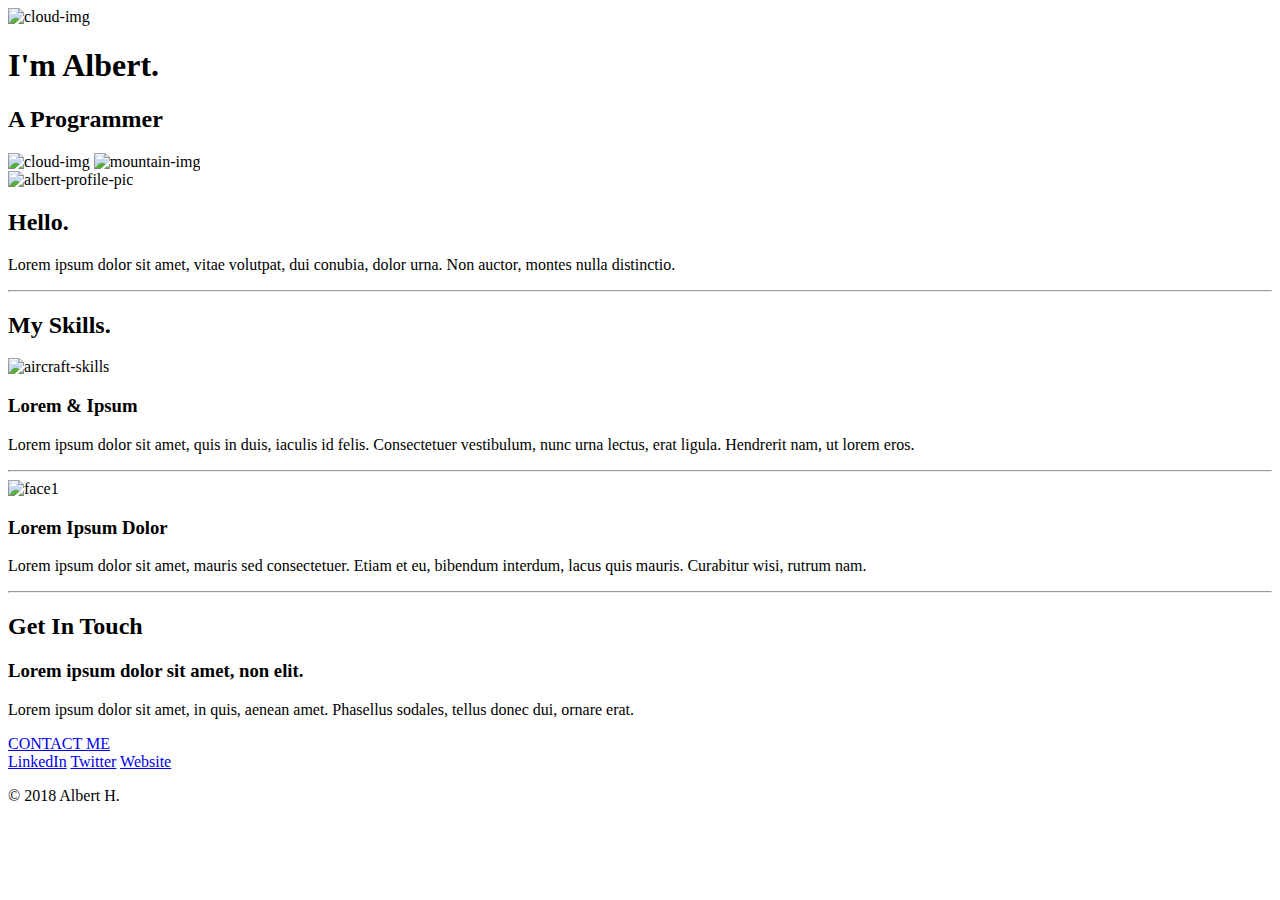
==== index.html @ 7b464e01 "Add files via upload" ====
<!DOCTYPE html>
<html lang="en">
<head>
    <meta charset="UTF-8">
     <title>albert hom</title>
    <link rel="icon"  href="favicon.ico">
    <link rel="stylesheet" href="css/styles.css">
    <link href="https://fonts.googleapis.com/css?family=Merriweather|Montserrat|Sacramento&display=swap" rel="stylesheet">

</head>

<body>
     
    <div class="top-container">
        <img class="top-cloud" src="images/cloud.png" alt="cloud-img">

    <h1> I'm Albert.
    </h1>


     <h2>A <span class="pro">Pro</span>grammer</h2>
                                                      
    <img class="bottom-cloud" src="images/cloud.png" alt="cloud-img">
    <img src="images/mountain.png" alt="mountain-img">
    </div>

  

 <div class="middle-container">
  <div class="profile">
      <img class="albert-profile thick-green-border" src="images/al hom-3.jpg" alt="albert-profile-pic">
    <img src="" alt="">
    <h2>Hello.</h2>
    <p class="intro">Lorem ipsum dolor sit amet, vitae volutpat, dui conubia, dolor urna. Non auctor, montes nulla distinctio.</p>
  </div>
  <hr>
  <div class="skills">
    <h2>My Skills.</h2>
    <div class="skill-row">
        <img class="aircraft-img" width=25% src="images/P1000642-c-vc-2015.png" alt="aircraft-skills">

      <h3>Lorem & Ipsum</h3>
      <p> Lorem ipsum dolor sit amet, quis in duis, iaculis id felis. Consectetuer vestibulum, nunc urna lectus, erat ligula. Hendrerit nam, ut lorem eros.</p>
    </div>
    <hr>
    <div class="skill-row">
        <img class="face1-img" width=25% src="images/P1000657-vc-2015.jpg" alt="face1">
      <h3>Lorem Ipsum Dolor</h3>
      <p>Lorem ipsum dolor sit amet, mauris sed consectetuer. Etiam et eu, bibendum interdum, lacus quis mauris. Curabitur wisi, rutrum nam.</p>
    </div>
  </div>
  <hr>

  <div class="contact-me">
      <h2>Get In Touch</h2>
    <h3>Lorem ipsum dolor sit amet, non elit.</h3>
    <p class="contact-msg"> Lorem ipsum dolor sit amet, in quis, aenean amet. Phasellus sodales, tellus donec dui, ornare erat.</p>
    <a class="button" href="./contact-me.html">CONTACT ME</a>
  </div>
</div>


<div class="bottom-container">
  <a class="footer-link" href="https://www.linkedin.com/">LinkedIn</a>
  <a class="footer-link" href="https://twitter.com/">Twitter</a>
  <a class="footer-link" href="https://www.appbrewery.co/">Website</a>

  <p class="copywrite">© 2018 Albert H.</p>

</div>

</body>
</html>
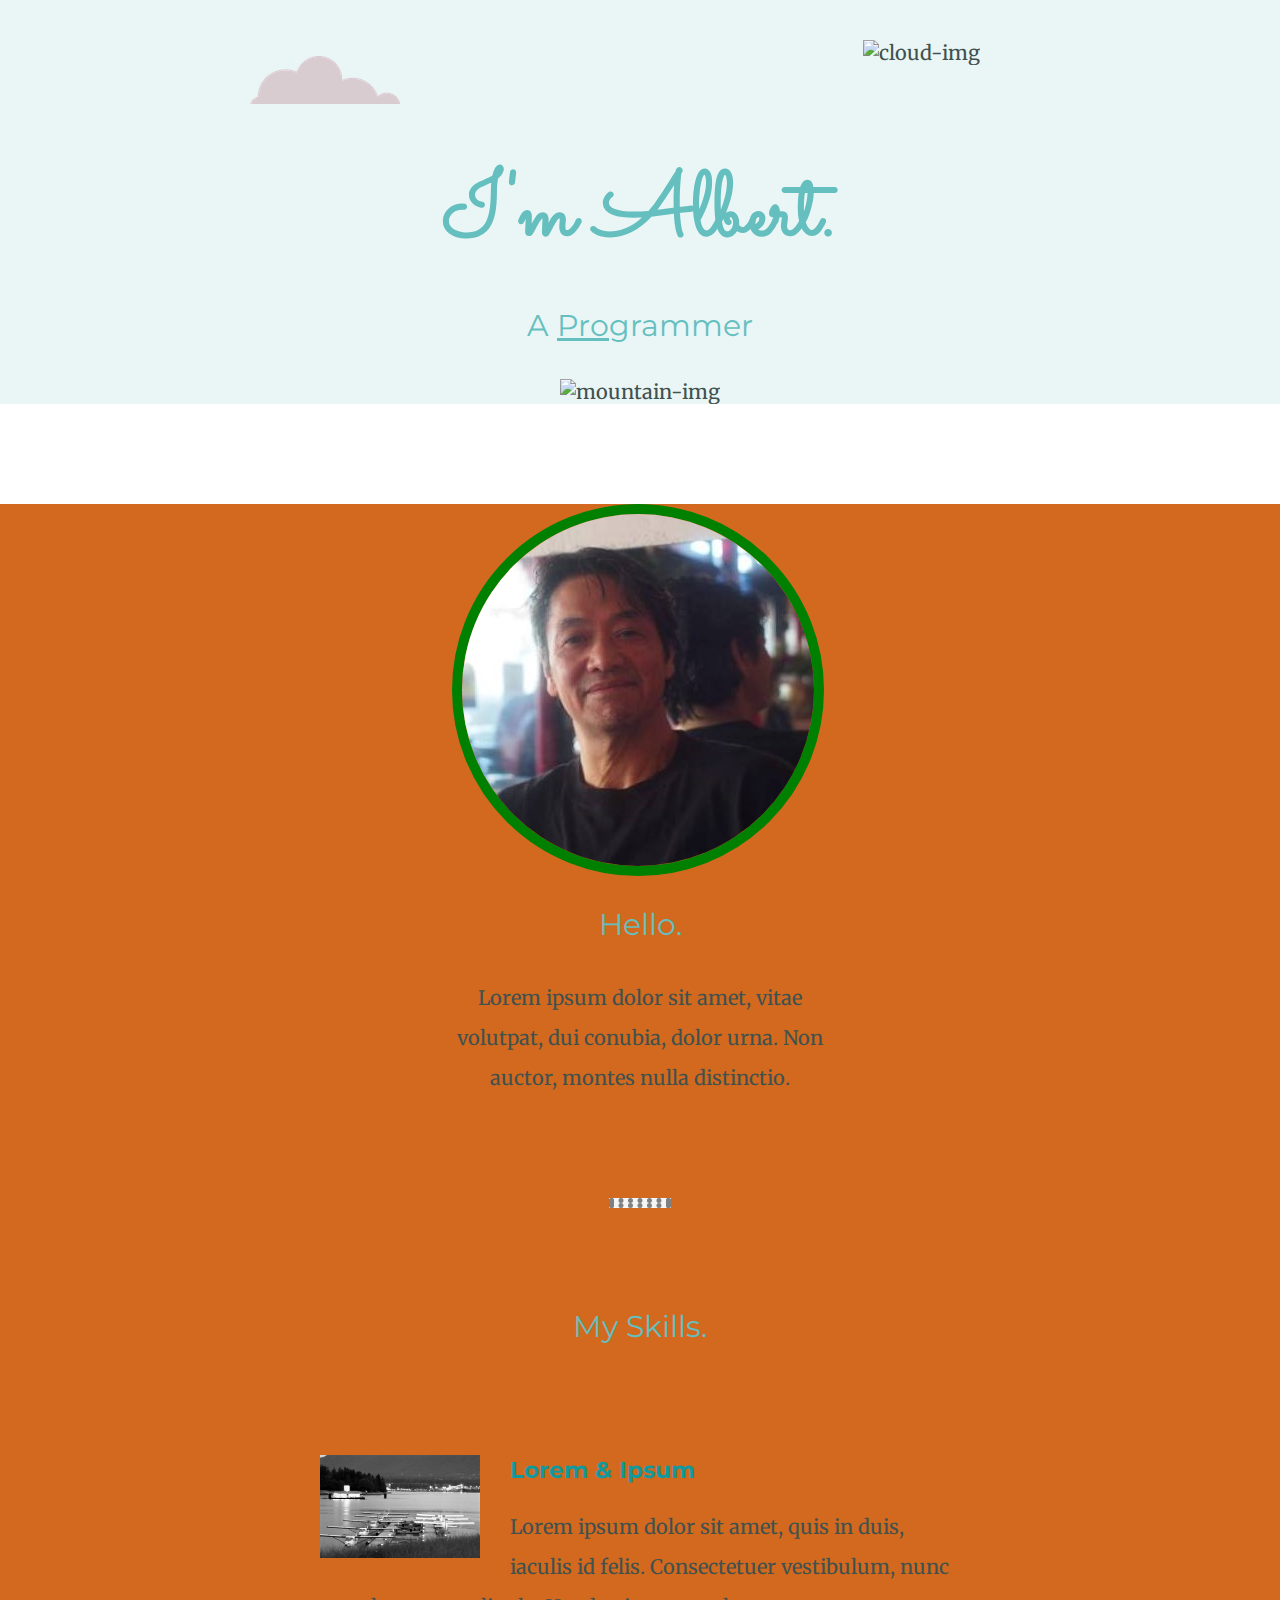
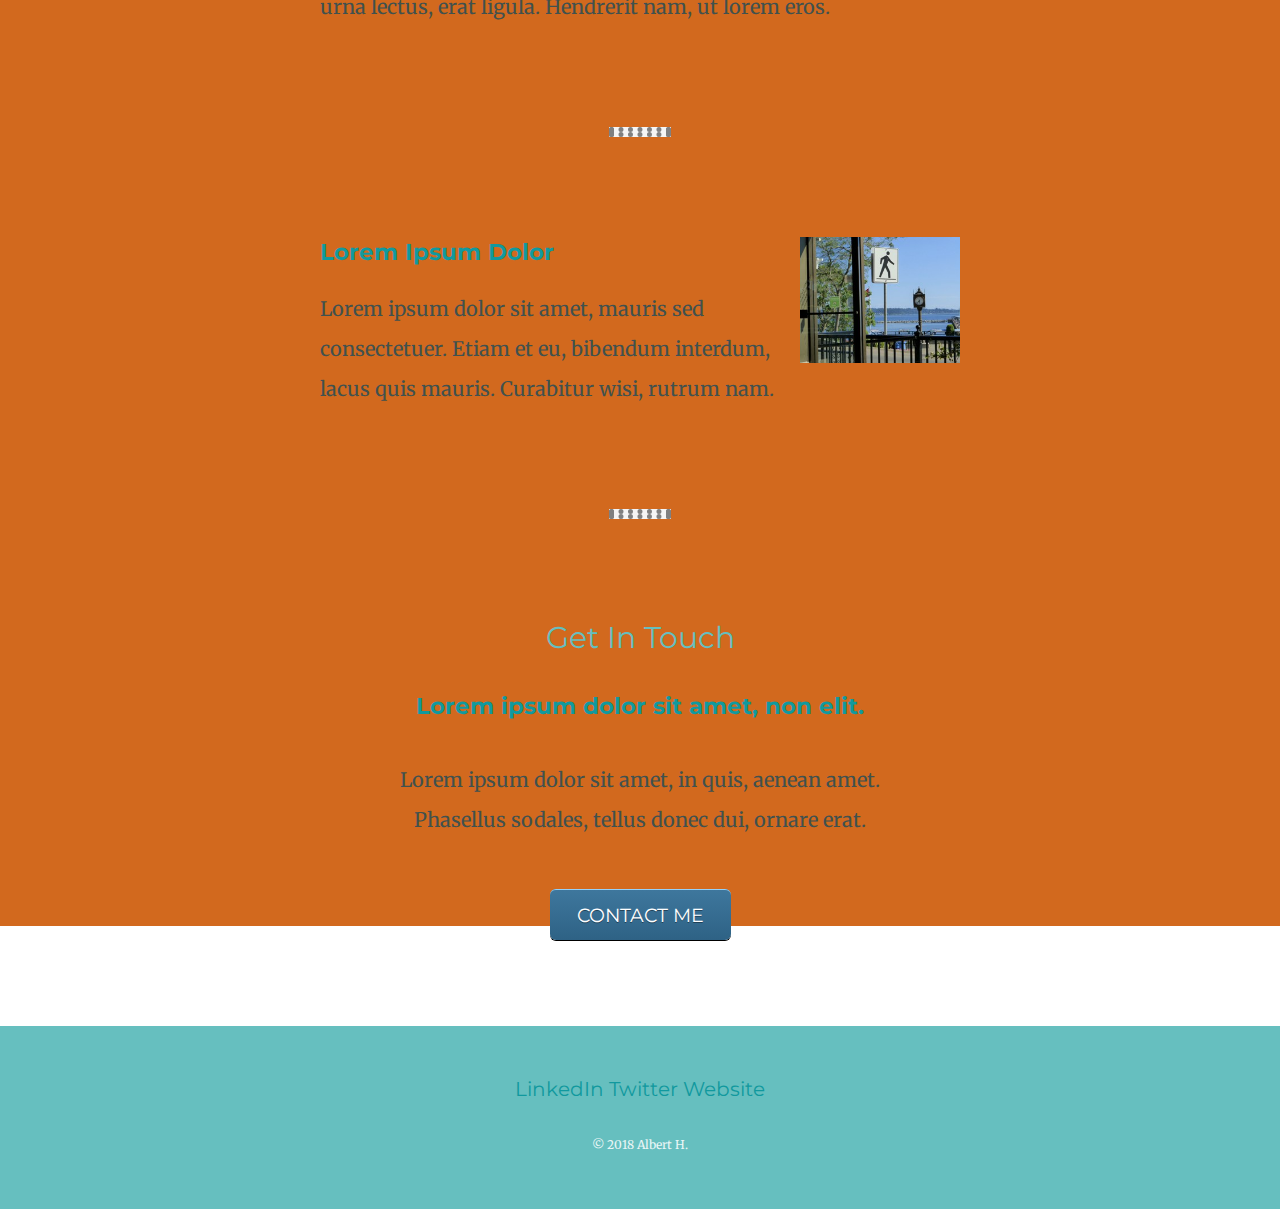
==== commit cd374de3: "Update index.html" ====
--- a/index.html
+++ b/index.html
@@ -4,7 +4,7 @@
     <meta charset="UTF-8">
      <title>albert hom</title>
     <link rel="icon"  href="favicon.ico">
-    <link rel="stylesheet" href="css/styles.css">
+    <link rel="stylesheet" href="styles.css">
     <link href="https://fonts.googleapis.com/css?family=Merriweather|Montserrat|Sacramento&display=swap" rel="stylesheet">
 
 </head>
@@ -20,7 +20,7 @@
 
      <h2>A <span class="pro">Pro</span>grammer</h2>
                                                       
-    <img class="bottom-cloud" src="images/cloud.png" alt="cloud-img">
+    <img class="bottom-cloud" src="cloud.png" alt="cloud-img">
     <img src="images/mountain.png" alt="mountain-img">
     </div>
 
@@ -28,7 +28,7 @@
 
  <div class="middle-container">
   <div class="profile">
-      <img class="albert-profile thick-green-border" src="images/al hom-3.jpg" alt="albert-profile-pic">
+      <img class="albert-profile thick-green-border" src="al hom-3.jpg" alt="albert-profile-pic">
     <img src="" alt="">
     <h2>Hello.</h2>
     <p class="intro">Lorem ipsum dolor sit amet, vitae volutpat, dui conubia, dolor urna. Non auctor, montes nulla distinctio.</p>
@@ -37,14 +37,14 @@
   <div class="skills">
     <h2>My Skills.</h2>
     <div class="skill-row">
-        <img class="aircraft-img" width=25% src="images/P1000642-c-vc-2015.png" alt="aircraft-skills">
+        <img class="aircraft-img" width=25% src="P1000642-c-vc-2015.png" alt="aircraft-skills">
 
       <h3>Lorem & Ipsum</h3>
       <p> Lorem ipsum dolor sit amet, quis in duis, iaculis id felis. Consectetuer vestibulum, nunc urna lectus, erat ligula. Hendrerit nam, ut lorem eros.</p>
     </div>
     <hr>
     <div class="skill-row">
-        <img class="face1-img" width=25% src="images/P1000657-vc-2015.jpg" alt="face1">
+        <img class="face1-img" width=25% src="P1000657-vc-2015.jpg" alt="face1">
       <h3>Lorem Ipsum Dolor</h3>
       <p>Lorem ipsum dolor sit amet, mauris sed consectetuer. Etiam et eu, bibendum interdum, lacus quis mauris. Curabitur wisi, rutrum nam.</p>
     </div>
--- a/styles.css
+++ b/styles.css
@@ -0,0 +1,191 @@
+head {
+    background-color: #EAF6F6
+    
+}
+
+hr {
+    background-color: whitesmoke;
+    border-bottom: none;
+    border: dotted #EAF6F6 6PX;
+    border-color: grey;
+    border-width: 5px;
+    width: 4%;
+    margin: 100px auto;
+
+}
+
+a {
+    color: #11999E;
+    font-family: 'Montserrat', sans-serif;
+    margin: 10px 40px;
+    text-decoration: none;
+
+}
+
+a:hover {
+    color: #EAF6F6;
+
+}
+
+
+body {
+    color: #40514E;
+    margin: 0;
+    text-align: center;
+    font-family:'Merriweather', serif;
+    font-size: 20px;
+}
+
+p {
+    color:  #66BFBF;
+
+ }
+
+h1 {
+    font-size: 5.625rem;
+
+    margin: 50px auto auto;
+    width: auto 0 auto;
+    font-family: 'Sacramento', cursive;
+    color: #66BFBF;
+
+    
+}
+h2 {
+    font-weight: normal;
+    fort-size: 10rem;
+    font-family: 'Montserrat', sans-serif;
+    color: #66BFBF;
+    padding-bottom: 10px;
+}
+
+h3 {
+    font-family: 'Montserrat', sans-serif;
+    color: #11999E;
+}
+p {
+    line-height: 2;
+}
+
+.contact-msg {
+    width: 40%;
+    margin: 40px auto 60px;
+}
+
+.copyright {
+    color: #EAF6F6;
+}
+
+.top-container {
+    background-color: #EAF6F6;
+    position: relative;
+    padding-top: 100px;
+
+}
+
+
+.middle-container {
+    background-color: chocolate;
+    margin: 100px 0;
+}
+.thick-green-border {
+    border-color: green;
+    border-width: 10px;
+    border-style: solid;
+    border-radius: 50%;
+}
+.pro {
+    text-decoration: underline;
+}
+.intro {
+    width: 30%;
+    margin: auto;
+}
+
+
+p {
+    color: #40514E;
+}
+
+.bottom-container {
+    background-color: #66BFBF;
+    padding: 50px 0 20px;
+
+}
+
+
+.top-cloud {
+    position: absolute;
+    right: 300px;
+    top: 40px;
+
+
+}
+.bottom-cloud {
+    position: absolute;
+    left: 250px;
+    bottom: 300px;
+}
+.skill-row  {
+
+    width: 50%;
+    margin: 100px auto 100px auto;
+    text-align: left;
+
+}
+.aircraft-img {
+    float: left;
+    margin-right: 30px;
+    width: 25%;
+
+}
+.face1-img {
+    float: right;
+    margin-left: 30px;
+    width: 25%;
+}
+
+.footer-link {
+    color: #11999E;
+    margin: 100px auto;
+}
+
+.copywrite {
+    color: #EAF6F6;
+    font-size: 0.75rem;
+    padding: 20px 0;
+}
+
+
+.button {
+    border-top: 1px solid #96d1f8;
+    background: #2e6285;
+    background: -webkit-gradient(linear, left top, left bottom, from(#3e779d), to(#2e6285));
+    background: -webkit-linear-gradient(top, #3e779d, #2e6285);
+    background: -moz-linear-gradient(top, #3e779d, #2e6285);
+    background: -ms-linear-gradient(top, #3e779d, #2e6285);
+    background: -o-linear-gradient(top, #3e779d, #2e6285);
+    padding: 13.5px 27px;
+    -webkit-border-radius: 6px;
+    -moz-border-radius: 6px;
+    border-radius: 6px;
+    -webkit-box-shadow: rgba(0,0,0,1) 0 1px 0;
+    -moz-box-shadow: rgba(0,0,0,1) 0 1px 0;
+    box-shadow: rgba(0,0,0,1) 0 1px 0;
+    text-shadow: rgba(0,0,0,.4) 0 1px 0;
+    color: white;
+    font-size: 19px;
+    font-family: 'Montserrat', sans-serif;
+    text-decoration: none;
+    vertical-align: middle;
+    }
+ .button:hover {
+    border-top-color: #5a7282;
+    background: #5a7282;
+    color: #ccc;
+    }
+ .button:active {
+    border-top-color: #1c70a8;
+    background: #1c70a8;
+    }
+ 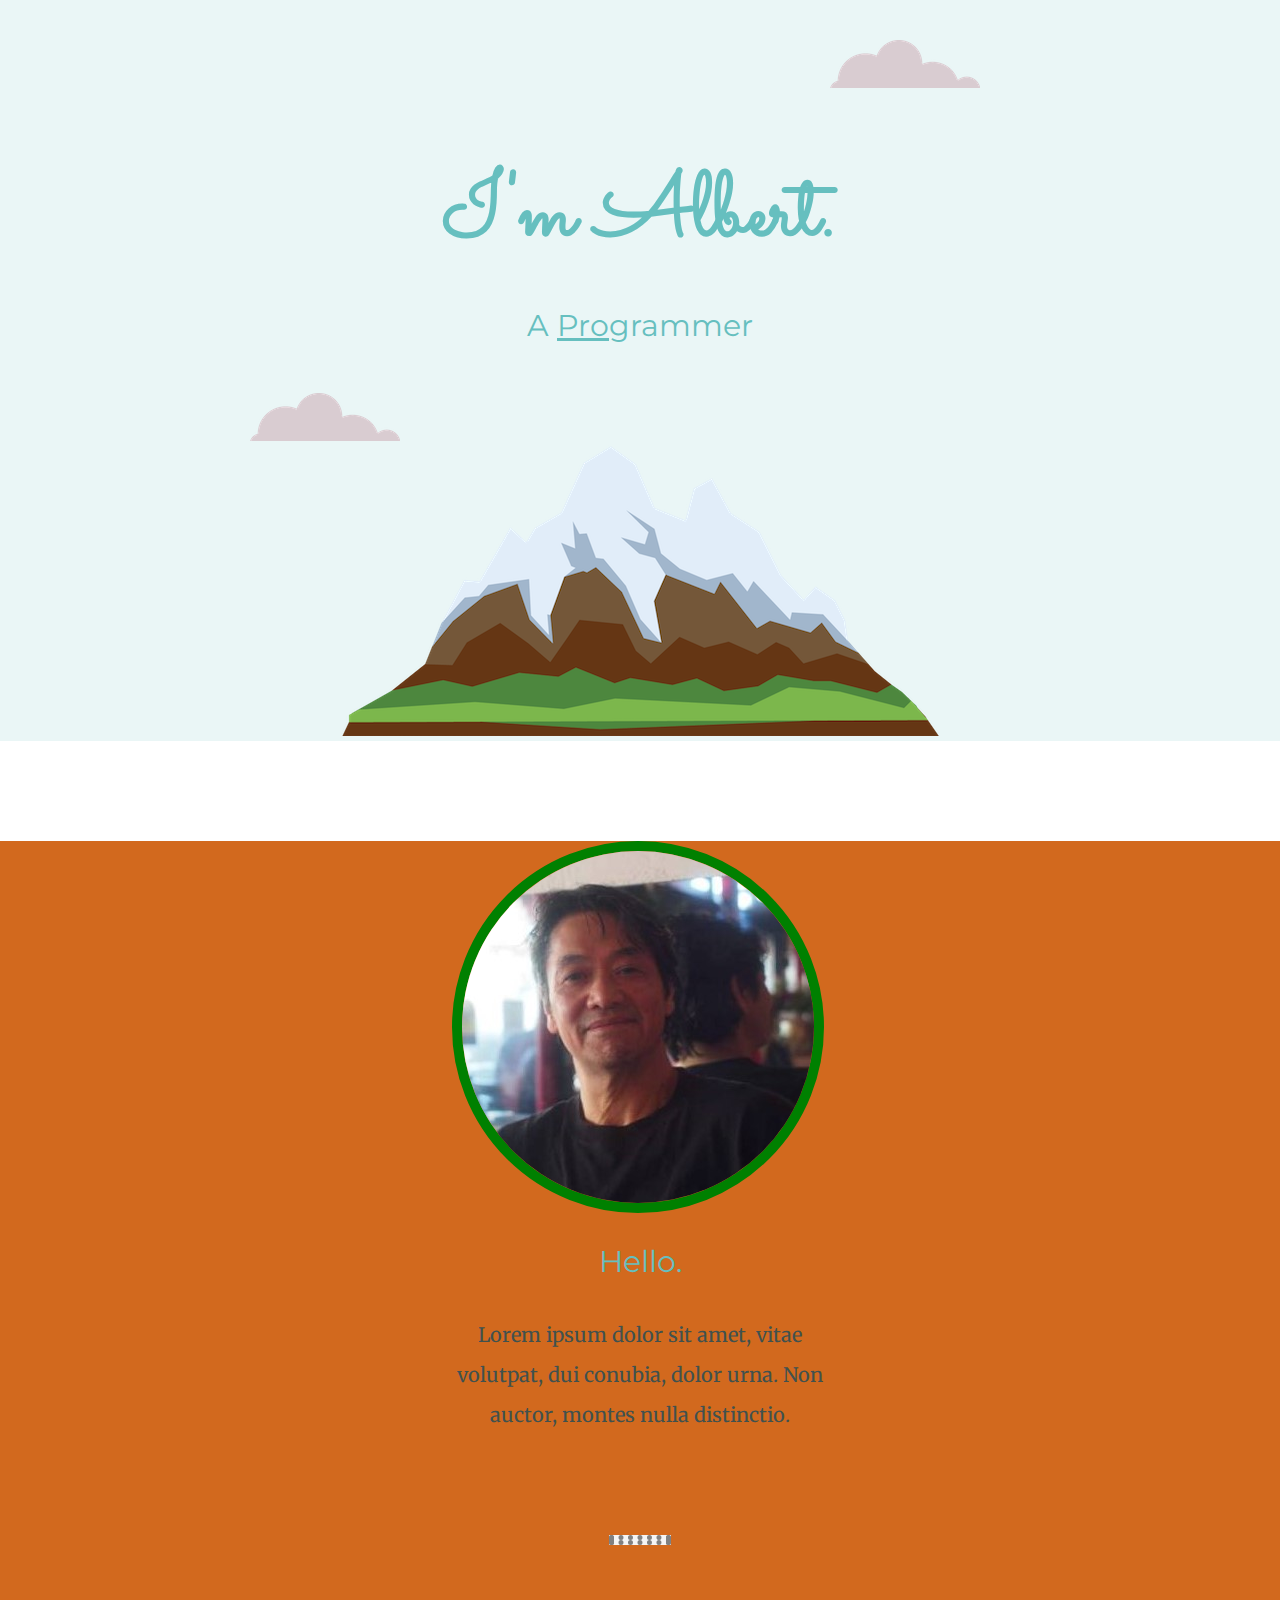
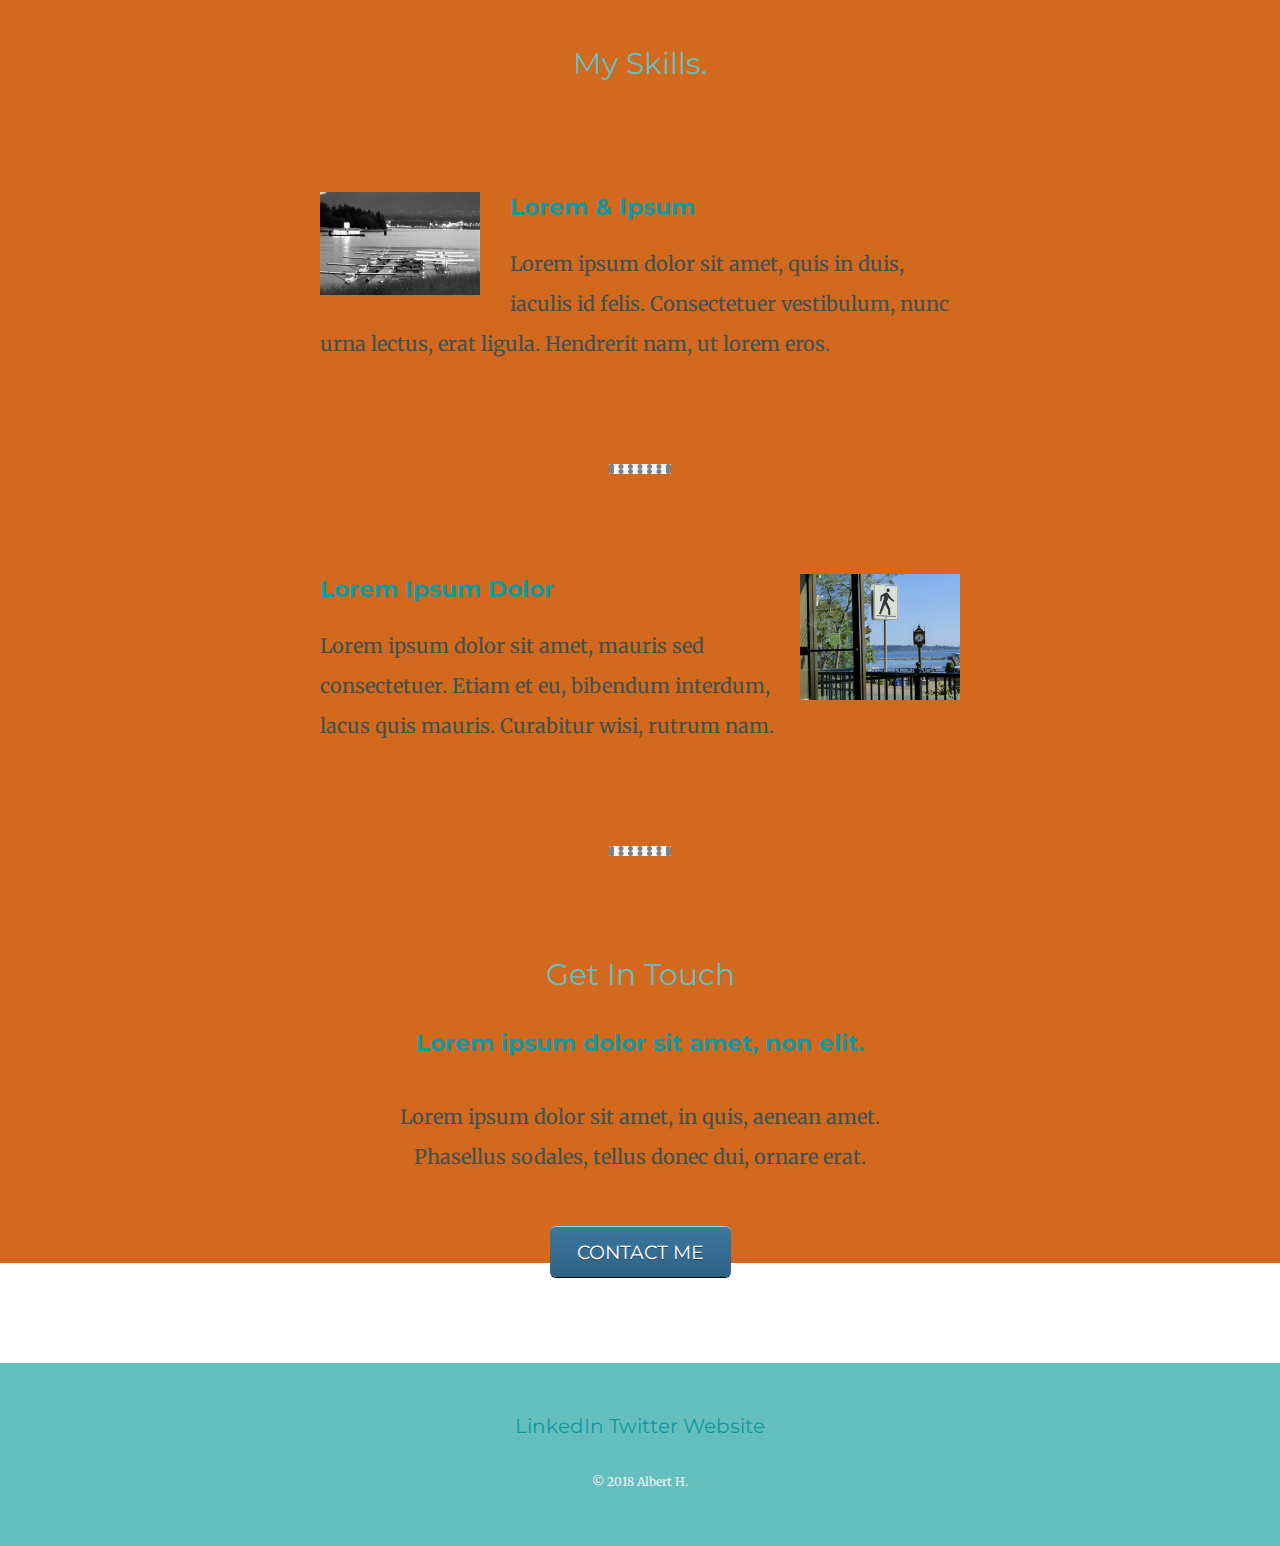
==== commit a1fe9a2c: "Update index.html" ====
--- a/index.html
+++ b/index.html
@@ -12,7 +12,7 @@
 <body>
      
     <div class="top-container">
-        <img class="top-cloud" src="images/cloud.png" alt="cloud-img">
+        <img class="top-cloud" src="cloud.png" alt="cloud-img">
 
     <h1> I'm Albert.
     </h1>
@@ -21,7 +21,7 @@
      <h2>A <span class="pro">Pro</span>grammer</h2>
                                                       
     <img class="bottom-cloud" src="cloud.png" alt="cloud-img">
-    <img src="images/mountain.png" alt="mountain-img">
+    <img src="mountain.png" alt="mountain-img">
     </div>
 
   
